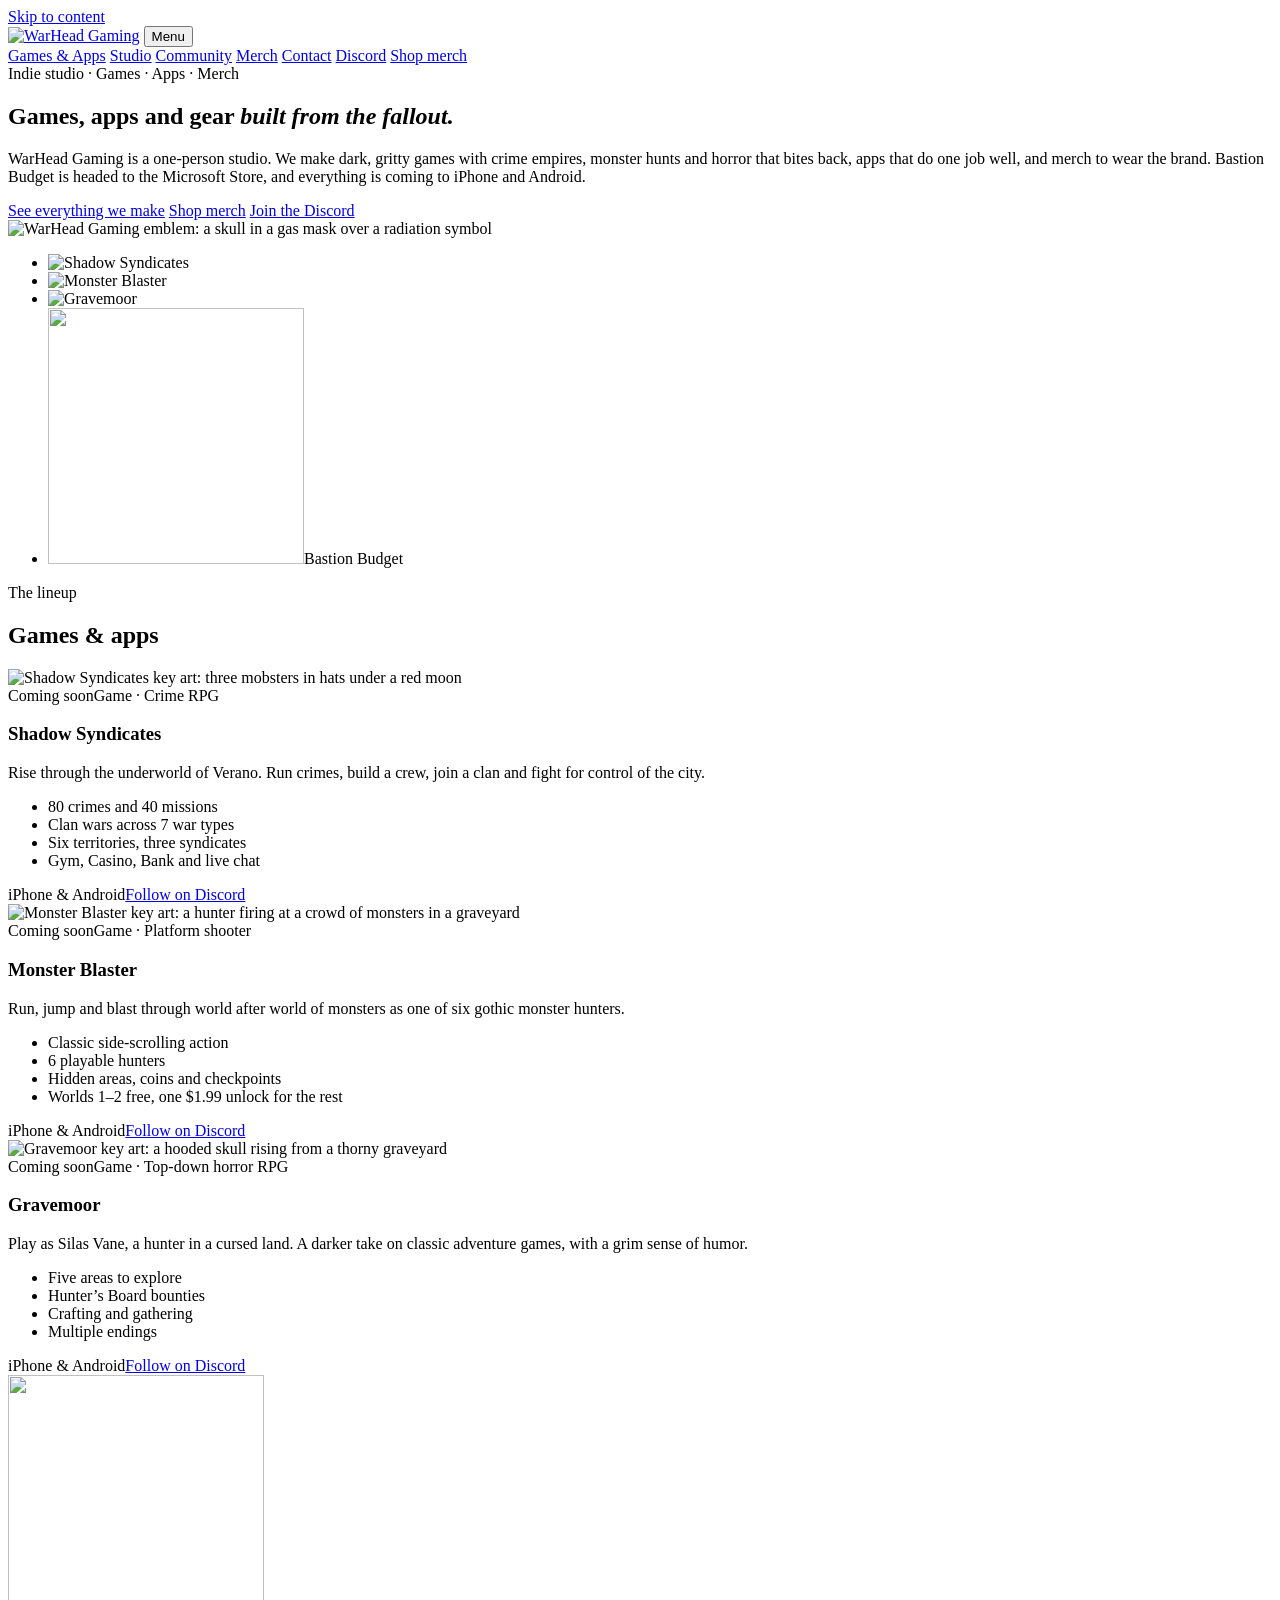
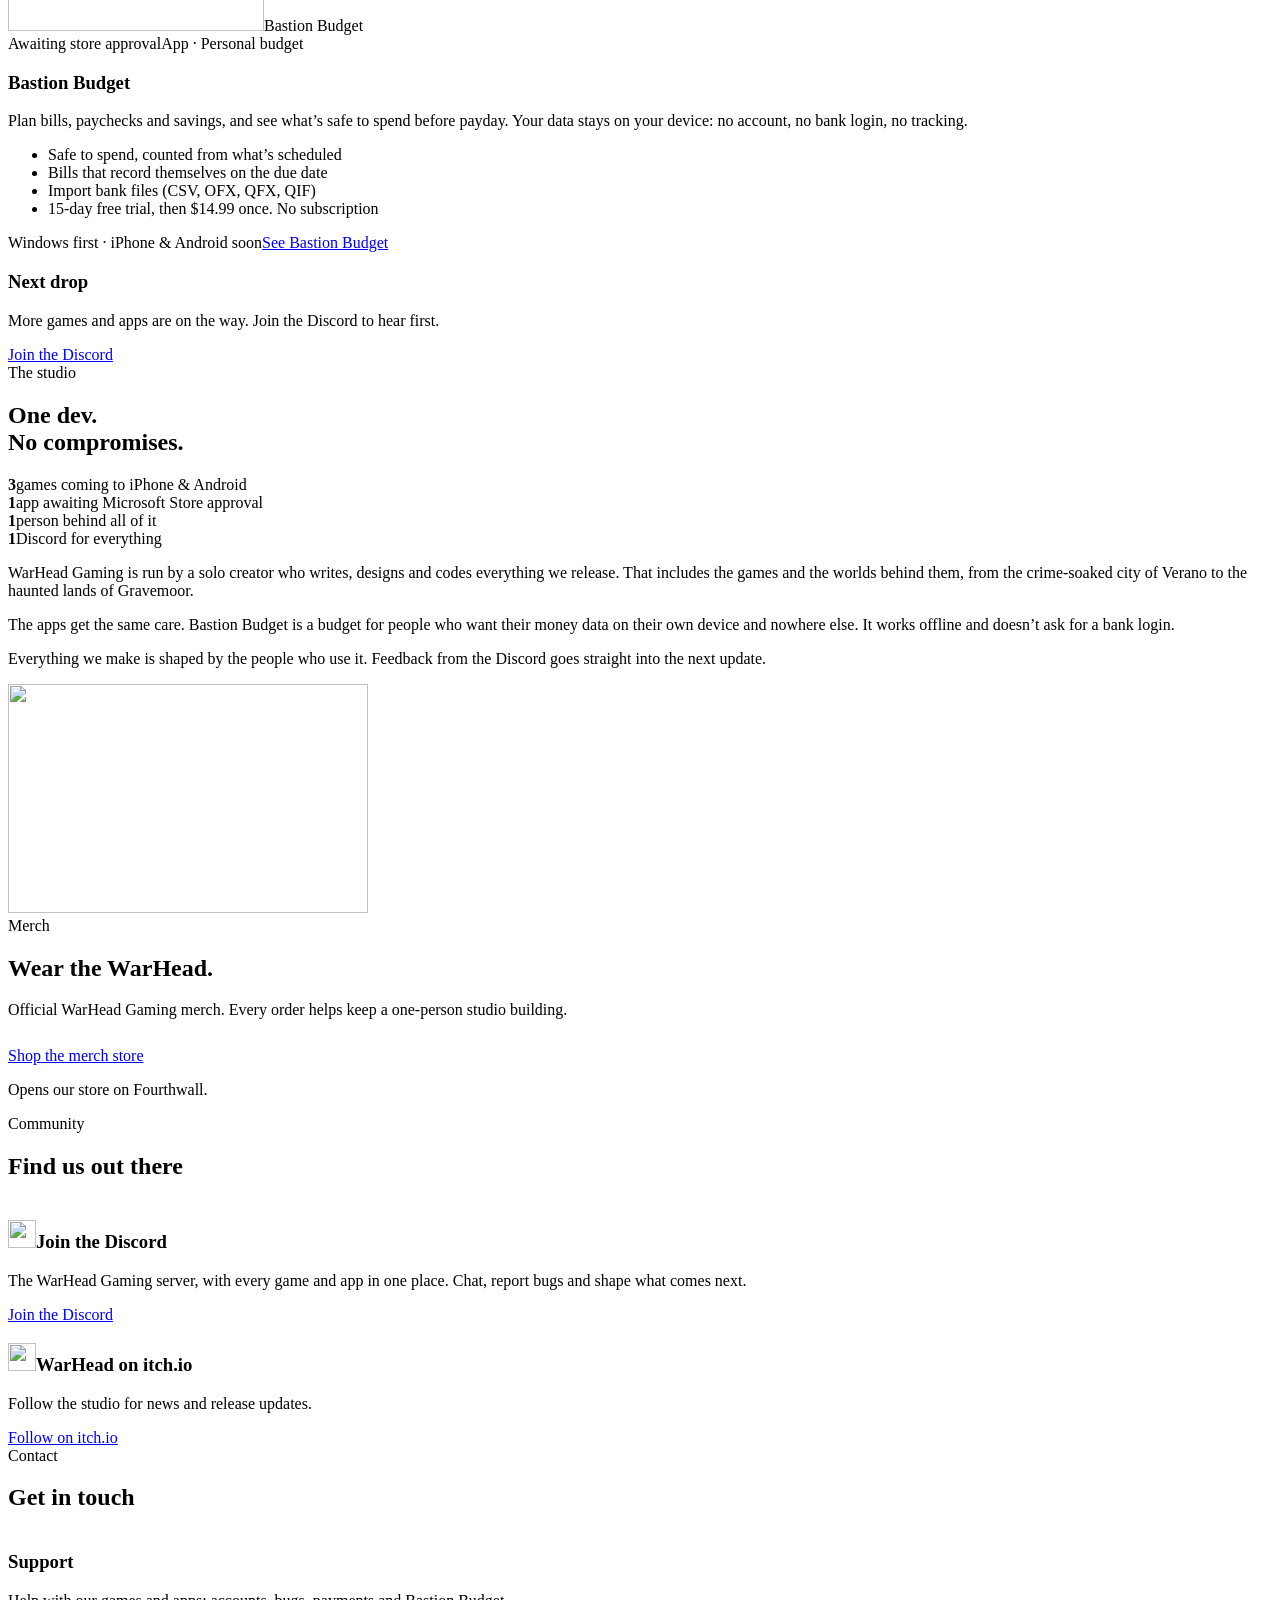
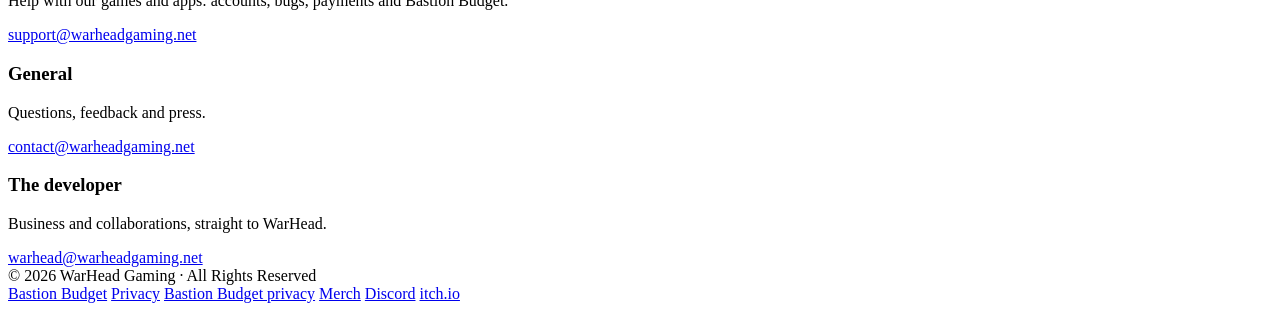
==== index.html @ c91629e7 "Add files via upload" ====
<!doctype html>
<html lang="en">
<head>
<meta charset="utf-8">
<meta name="viewport" content="width=device-width, initial-scale=1, viewport-fit=cover">
<title>WarHead Gaming</title>
<meta name="claude:viewport-fit-sides" content="cover">
<meta name="description" content="WarHead Gaming is a one-person indie studio making dark, gritty games, useful apps and merch, including Shadow Syndicates, Monster Blaster, Gravemoor and Bastion Budget.">
<meta name="theme-color" content="#0E0E10">
<link rel="canonical" href="https://warheadgaming.net/">
<meta property="og:type" content="website">
<meta property="og:title" content="WarHead Gaming">
<meta property="og:description" content="Indie games, apps and merch, built from the fallout.">
<meta property="og:url" content="https://warheadgaming.net/">
<meta property="og:image" content="https://warheadgaming.net/assets/img/og-image.jpg">
<meta name="twitter:card" content="summary_large_image">
<link rel="icon" href="favicon.ico" sizes="any">
<link rel="icon" href="favicon.png" type="image/png">
<link rel="apple-touch-icon" href="apple-touch-icon.png">
<link rel="preload" href="assets/fonts/bebas-neue-latin-400-normal.woff2" as="font" type="font/woff2" crossorigin>
<link rel="stylesheet" href="assets/css/site.css">
</head>
<body>
<a class="skip" href="#main">Skip to content</a>

<header class="site-header">
  <div class="wrap">
    <a class="brand" href="index.html" aria-label="WarHead Gaming home"><img src="assets/img/warhead-wordmark.webp" alt="WarHead Gaming" width="360" height="229"></a>
    <button class="menu-btn" type="button" aria-expanded="false" aria-controls="site-nav">Menu</button>
    <nav class="nav" id="site-nav" aria-label="Main">
      <a href="#lineup-section">Games &amp; Apps</a>
      <a href="#studio">Studio</a>
      <a href="#community">Community</a>
      <a href="#merch">Merch</a>
      <a href="#contact">Contact</a>
      <a href="https://discord.gg/GQj4bkHvJ" rel="noopener">Discord</a>
      <a class="btn btn-red" href="https://warhead-gaming-shop.fourthwall.com" rel="noopener">Shop merch</a>
    </nav>
  </div>
</header>

<main id="main">
  <section class="hero">
    <div class="wrap hero-grid">
      <div>
        <span class="eyebrow">Indie studio · Games · Apps · Merch</span>
        <h1>Games, apps and gear <em>built from the fallout.</em></h1>
        <p class="lead">WarHead Gaming is a one-person studio. We make dark, gritty games with crime empires, monster hunts and horror that bites back, apps that do one job well, and merch to wear the brand. Bastion Budget is headed to the Microsoft Store, and everything is coming to iPhone and Android.</p>
        <div class="btn-row">
          <a class="btn btn-red" href="#lineup-section">See everything we make</a>
          <a class="btn btn-ghost" href="#merch">Shop merch</a>
          <a class="btn btn-ghost" href="https://discord.gg/GQj4bkHvJ" rel="noopener">Join the Discord</a>
        </div>
      </div>
      <img class="hero-emblem" src="assets/img/warhead-emblem.webp" alt="WarHead Gaming emblem: a skull in a gas mask over a radiation symbol" width="560" height="574">
    </div>
  </section>

  <div class="strip" aria-label="Our titles">
    <div class="wrap">
      <ul>
        <li><img src="assets/img/shadow-syndicates-logo.webp" alt="Shadow Syndicates" width="640" height="259" loading="lazy"></li>
        <li><img src="assets/img/monster-blaster-logo.webp" alt="Monster Blaster" width="640" height="320" loading="lazy"></li>
        <li><img src="assets/img/gravemoor-logo.webp" alt="Gravemoor" width="640" height="169" loading="lazy"></li>
        <li class="app-mark"><img src="assets/img/bastion-icon.webp" alt="" width="256" height="256" loading="lazy">Bastion Budget</li>
      </ul>
    </div>
  </div>

  <section class="section" id="lineup-section" aria-labelledby="lineup-title">
    <div class="wrap">
      <div class="section-head">
        <div>
          <span class="eyebrow">The lineup</span>
          <h2 class="section-title" id="lineup-title">Games &amp; apps</h2>
        </div>
        <div class="filters" id="filters"></div>
      </div>

      <!--
        ADD A NEW GAME OR APP: copy one <article class="card"> ... </article> block,
        paste it just above the "Next drop" card, and change the details.
          data-type   = "game" or "app"
          data-status = "out" (Out now), "review" (Awaiting store approval), "soon" (Coming soon), "dev" (In development), "later" (Coming later)
          style="--accent: #......"  = the card's color
        Put the art in assets/img/ (16:9 works best) and match the badge text to data-status.
      -->
      <div class="grid" id="lineup">

        <article class="card" data-type="game" data-status="soon" style="--accent: #FF4A3D">
          <div class="card-art"><img src="assets/img/shadow-syndicates-art.webp" alt="Shadow Syndicates key art: three mobsters in hats under a red moon" width="1200" height="675" loading="lazy"></div>
          <div class="card-body">
            <div class="card-meta"><span class="badge">Coming soon</span><span class="kind">Game · Crime RPG</span></div>
            <h3>Shadow Syndicates</h3>
            <p>Rise through the underworld of Verano. Run crimes, build a crew, join a clan and fight for control of the city.</p>
            <ul class="feats">
              <li>80 crimes and 40 missions</li>
              <li>Clan wars across 7 war types</li>
              <li>Six territories, three syndicates</li>
              <li>Gym, Casino, Bank and live chat</li>
            </ul>
            <div class="card-foot"><span class="platform">iPhone &amp; Android</span><a class="btn" href="https://discord.gg/GQj4bkHvJ" rel="noopener">Follow on Discord</a></div>
          </div>
        </article>

        <article class="card" data-type="game" data-status="soon" style="--accent: #FF9A2E">
          <div class="card-art"><img src="assets/img/monster-blaster-art.webp" alt="Monster Blaster key art: a hunter firing at a crowd of monsters in a graveyard" width="1200" height="675" loading="lazy"></div>
          <div class="card-body">
            <div class="card-meta"><span class="badge">Coming soon</span><span class="kind">Game · Platform shooter</span></div>
            <h3>Monster Blaster</h3>
            <p>Run, jump and blast through world after world of monsters as one of six gothic monster hunters.</p>
            <ul class="feats">
              <li>Classic side-scrolling action</li>
              <li>6 playable hunters</li>
              <li>Hidden areas, coins and checkpoints</li>
              <li>Worlds 1–2 free, one $1.99 unlock for the rest</li>
            </ul>
            <div class="card-foot"><span class="platform">iPhone &amp; Android</span><a class="btn" href="https://discord.gg/GQj4bkHvJ" rel="noopener">Follow on Discord</a></div>
          </div>
        </article>

        <article class="card" data-type="game" data-status="soon" style="--accent: #7FD957">
          <div class="card-art"><img src="assets/img/gravemoor-art.webp" alt="Gravemoor key art: a hooded skull rising from a thorny graveyard" width="1200" height="675" loading="lazy"></div>
          <div class="card-body">
            <div class="card-meta"><span class="badge">Coming soon</span><span class="kind">Game · Top-down horror RPG</span></div>
            <h3>Gravemoor</h3>
            <p>Play as Silas Vane, a hunter in a cursed land. A darker take on classic adventure games, with a grim sense of humor.</p>
            <ul class="feats">
              <li>Five areas to explore</li>
              <li>Hunter’s Board bounties</li>
              <li>Crafting and gathering</li>
              <li>Multiple endings</li>
            </ul>
            <div class="card-foot"><span class="platform">iPhone &amp; Android</span><a class="btn" href="https://discord.gg/GQj4bkHvJ" rel="noopener">Follow on Discord</a></div>
          </div>
        </article>

        <article class="card" data-type="app" data-status="review" style="--accent: #2FC79F">
          <div class="card-art icon-art"><img src="assets/img/bastion-icon.webp" alt="" width="256" height="256" loading="lazy"><span>Bastion Budget</span></div>
          <div class="card-body">
            <div class="card-meta"><span class="badge">Awaiting store approval</span><span class="kind">App · Personal budget</span></div>
            <h3>Bastion Budget</h3>
            <p>Plan bills, paychecks and savings, and see what’s safe to spend before payday. Your data stays on your device: no account, no bank login, no tracking.</p>
            <ul class="feats">
              <li>Safe to spend, counted from what’s scheduled</li>
              <li>Bills that record themselves on the due date</li>
              <li>Import bank files (CSV, OFX, QFX, QIF)</li>
              <li>15-day free trial, then $14.99 once. No subscription</li>
            </ul>
            <div class="card-foot"><span class="platform">Windows first · iPhone &amp; Android soon</span><a class="btn" href="bastion-budget.html">See Bastion Budget</a></div>
          </div>
        </article>

        <article class="card slot">
          <h3>Next drop</h3>
          <p>More games and apps are on the way. Join the Discord to hear first.</p>
          <a class="btn btn-ghost" href="https://discord.gg/GQj4bkHvJ" rel="noopener">Join the Discord</a>
        </article>
      </div>
      <p class="empty" id="lineup-empty" hidden>Nothing matches those filters yet. Try “Everything”.</p>
    </div>
  </section>

  <section class="section alt" id="studio" aria-labelledby="studio-title">
    <div class="wrap studio">
      <div>
        <span class="eyebrow">The studio</span>
        <h2 class="section-title" id="studio-title">One dev.<br>No compromises.</h2>
        <div class="facts">
          <div><b>3</b><span>games coming to iPhone &amp; Android</span></div>
          <div><b>1</b><span>app awaiting Microsoft Store approval</span></div>
          <div><b>1</b><span>person behind all of it</span></div>
          <div><b>1</b><span>Discord for everything</span></div>
        </div>
      </div>
      <div class="copy">
        <p>WarHead Gaming is run by a solo creator who writes, designs and codes everything we release. That includes the games and the worlds behind them, from the crime-soaked city of Verano to the haunted lands of Gravemoor.</p>
        <p>The apps get the same care. Bastion Budget is a budget for people who want their money data on their own device and nowhere else. It works offline and doesn’t ask for a bank login.</p>
        <p>Everything we make is shaped by the people who use it. Feedback from the Discord goes straight into the next update.</p>
      </div>
    </div>
  </section>

  <section class="section merch" id="merch" aria-labelledby="merch-title">
    <div class="wrap merch-grid">
      <img src="assets/img/warhead-wordmark.webp" alt="" width="360" height="229" loading="lazy">
      <div>
        <span class="eyebrow">Merch</span>
        <h2 class="section-title" id="merch-title">Wear the WarHead.</h2>
        <p class="lead" style="margin-top:16px">Official WarHead Gaming merch. Every order helps keep a one-person studio building.</p>
        <div class="btn-row" style="margin-top:28px"><a class="btn btn-red" href="https://warhead-gaming-shop.fourthwall.com" rel="noopener">Shop the merch store</a></div>
        <p class="note">Opens our store on Fourthwall.</p>
      </div>
    </div>
  </section>

  <section class="section alt" id="community" aria-labelledby="community-title">
    <div class="wrap">
      <span class="eyebrow">Community</span>
      <h2 class="section-title" id="community-title" style="margin-bottom:40px">Find us out there</h2>
      <div class="tiles">
        <div class="tile">
          <h3><img src="assets/img/discord.svg" alt="" width="28" height="28">Join the Discord</h3>
          <p>The WarHead Gaming server, with every game and app in one place. Chat, report bugs and shape what comes next.</p>
          <a class="btn btn-red" href="https://discord.gg/GQj4bkHvJ" rel="noopener">Join the Discord</a>
        </div>
        <div class="tile">
          <h3><img src="assets/img/itchio.svg" alt="" width="28" height="28">WarHead on itch.io</h3>
          <p>Follow the studio for news and release updates.</p>
          <a class="btn btn-ghost" href="https://warheadgaming.itch.io/" rel="noopener">Follow on itch.io</a>
        </div>
      </div>
    </div>
  </section>

  <section class="section" id="contact" aria-labelledby="contact-title">
    <div class="wrap">
      <span class="eyebrow">Contact</span>
      <h2 class="section-title" id="contact-title" style="margin-bottom:40px">Get in touch</h2>
      <div class="tiles">
        <div class="tile">
          <h3>Support</h3>
          <p>Help with our games and apps: accounts, bugs, payments and Bastion Budget.</p>
          <a class="email" href="mailto:support@warheadgaming.net">support@warheadgaming.net</a>
          <button class="copy-btn" type="button" data-copy="support@warheadgaming.net" hidden>Copy address</button>
        </div>
        <div class="tile">
          <h3>General</h3>
          <p>Questions, feedback and press.</p>
          <a class="email" href="mailto:contact@warheadgaming.net">contact@warheadgaming.net</a>
          <button class="copy-btn" type="button" data-copy="contact@warheadgaming.net" hidden>Copy address</button>
        </div>
        <div class="tile">
          <h3>The developer</h3>
          <p>Business and collaborations, straight to WarHead.</p>
          <a class="email" href="mailto:warhead@warheadgaming.net">warhead@warheadgaming.net</a>
          <button class="copy-btn" type="button" data-copy="warhead@warheadgaming.net" hidden>Copy address</button>
        </div>
      </div>
    </div>
  </section>
</main>

<footer class="site-footer">
  <div class="wrap">
    <span>© 2026 WarHead Gaming · All Rights Reserved</span>
    <nav aria-label="Footer">
      <a href="bastion-budget.html">Bastion Budget</a>
      <a href="privacy.html">Privacy</a>
      <a href="bastion-budget-privacy.html">Bastion Budget privacy</a>
      <a href="https://warhead-gaming-shop.fourthwall.com" rel="noopener">Merch</a>
      <a href="https://discord.gg/GQj4bkHvJ" rel="noopener">Discord</a>
      <a href="https://warheadgaming.itch.io/" rel="noopener">itch.io</a>
    </nav>
  </div>
</footer>
<script src="assets/js/site.js"></script>
</body>
</html>
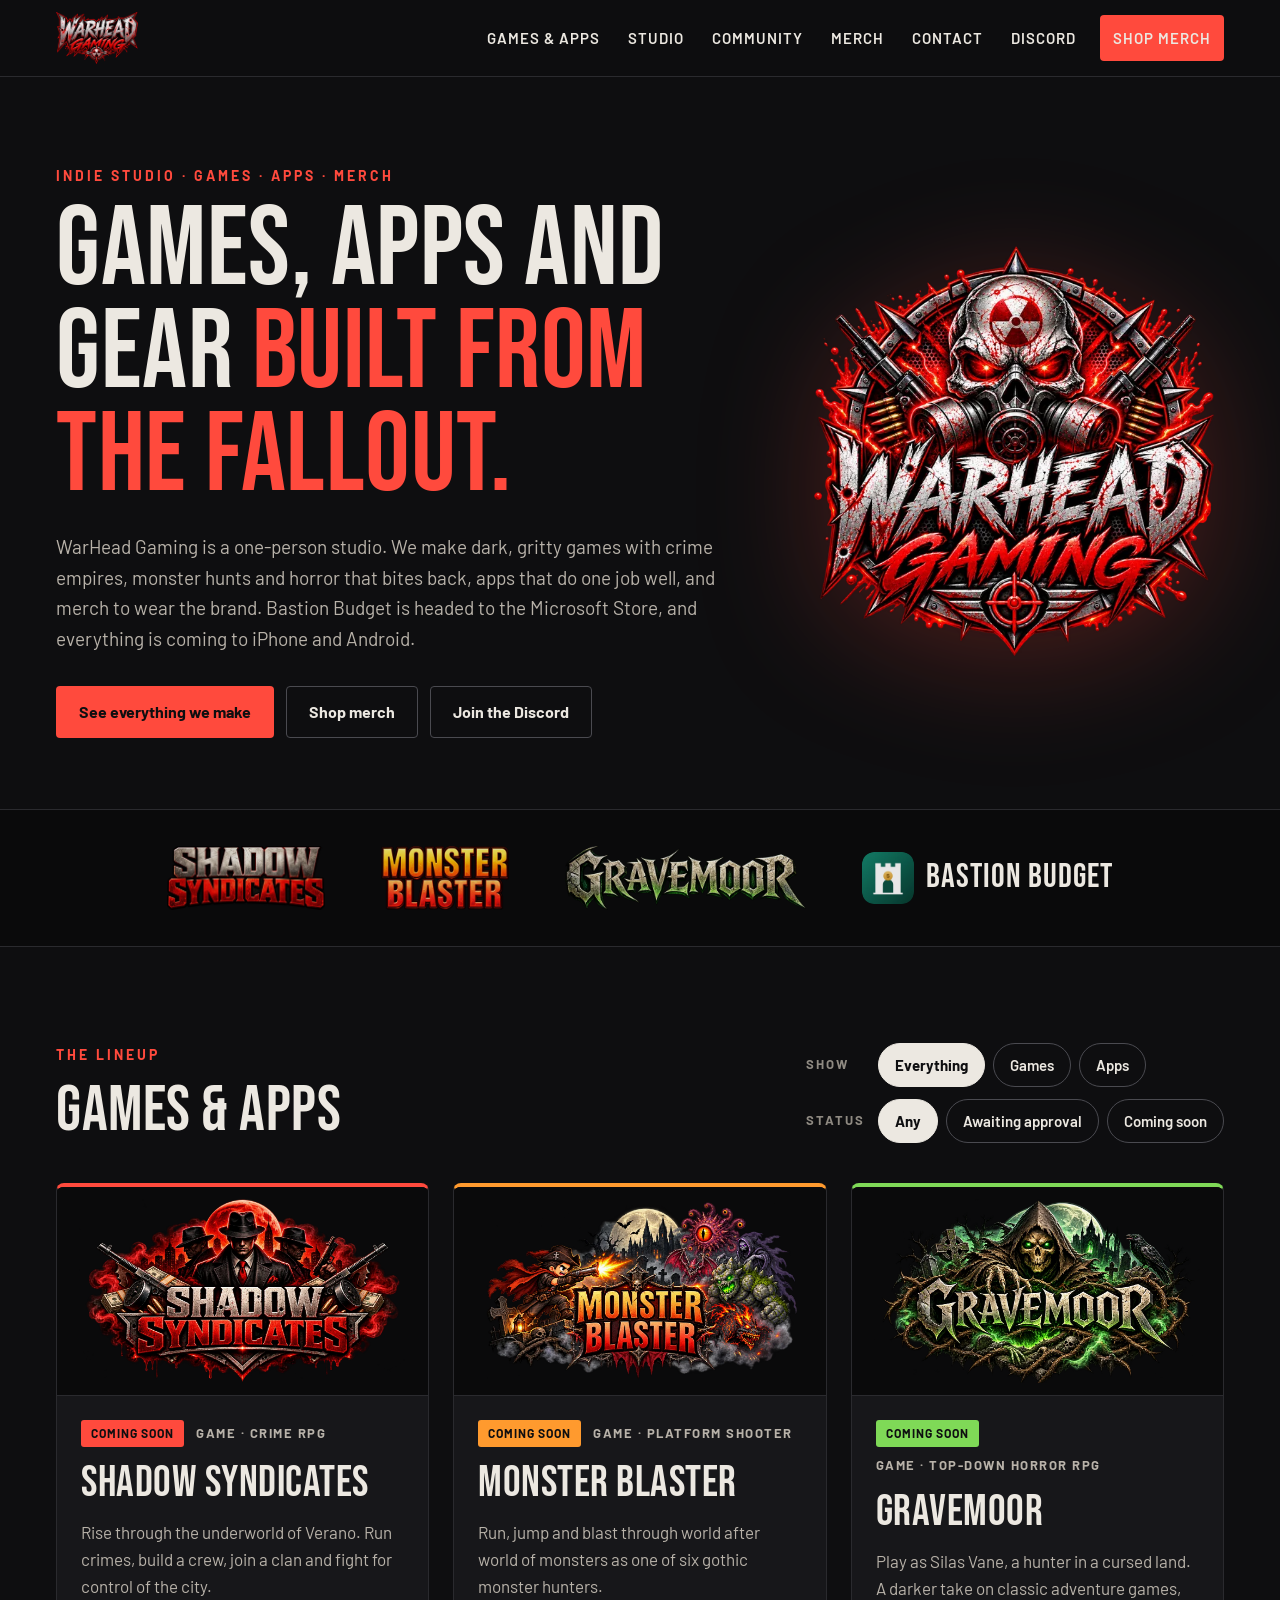
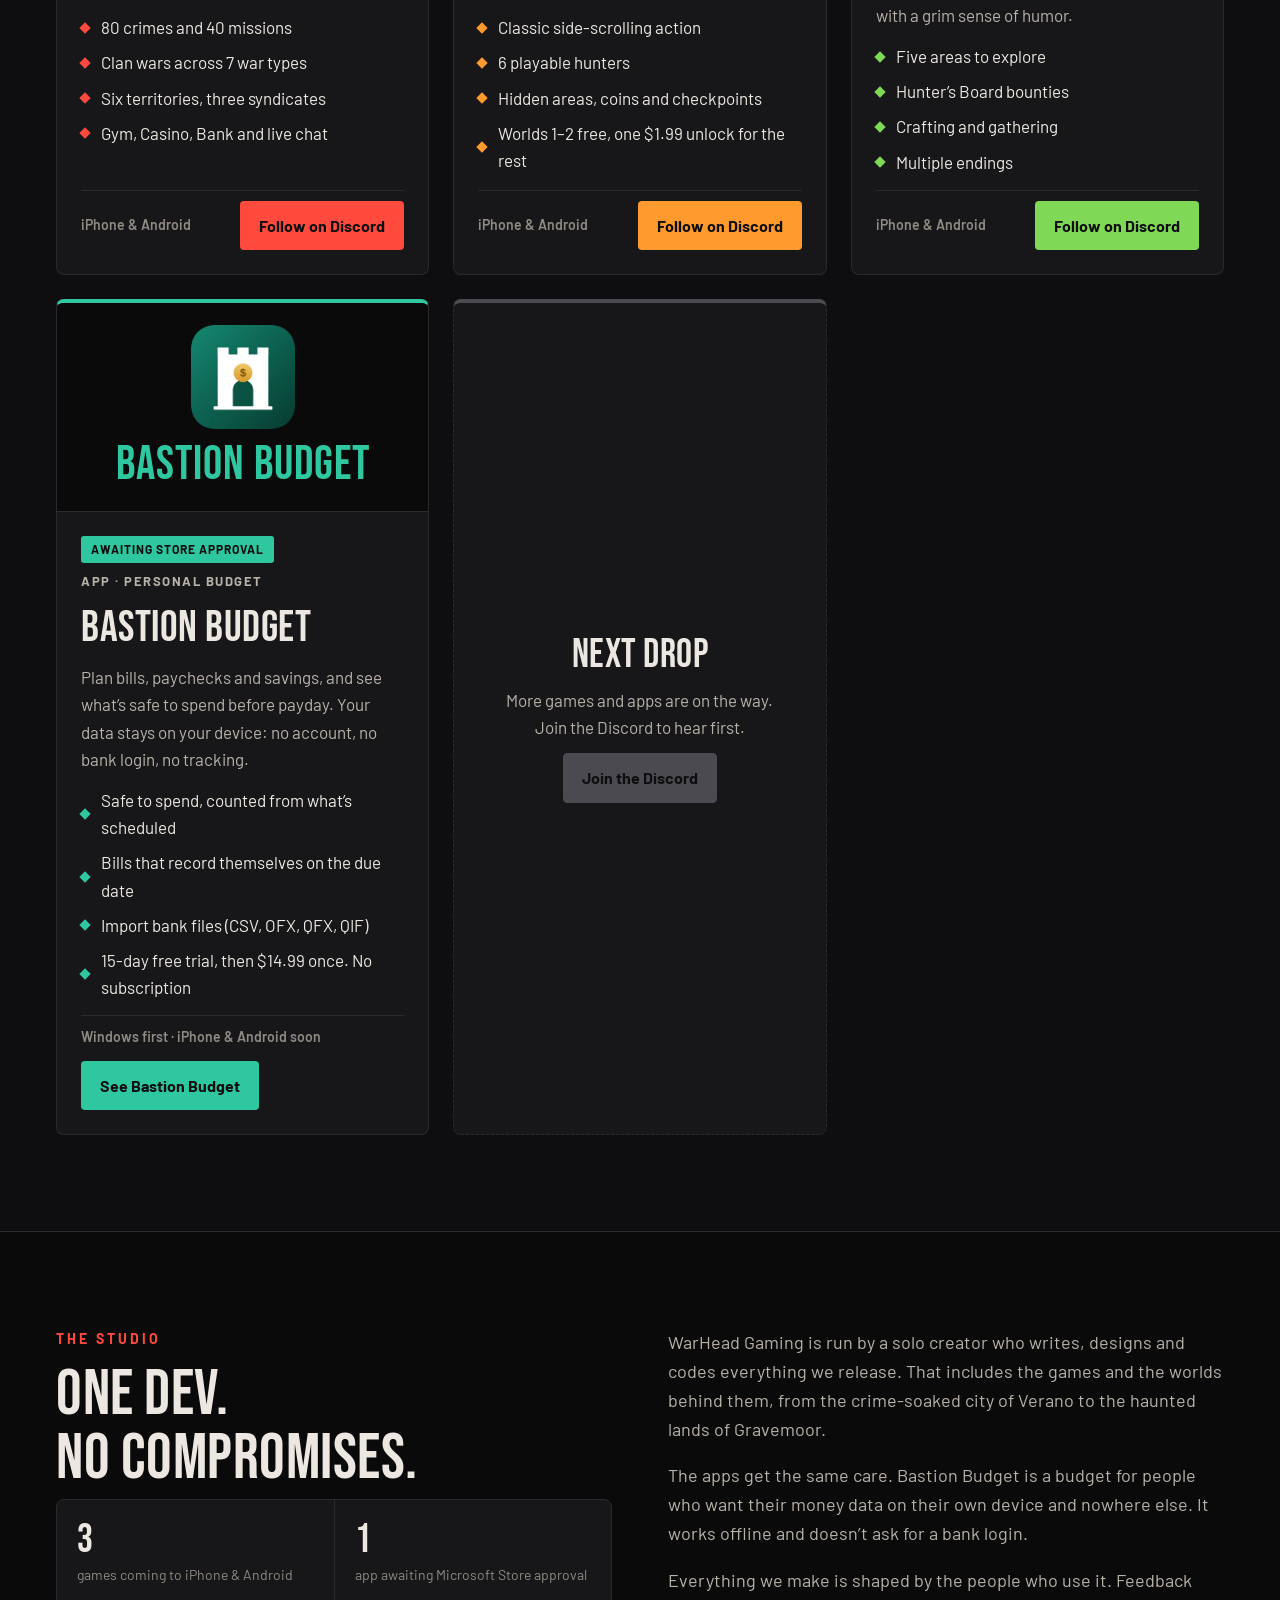
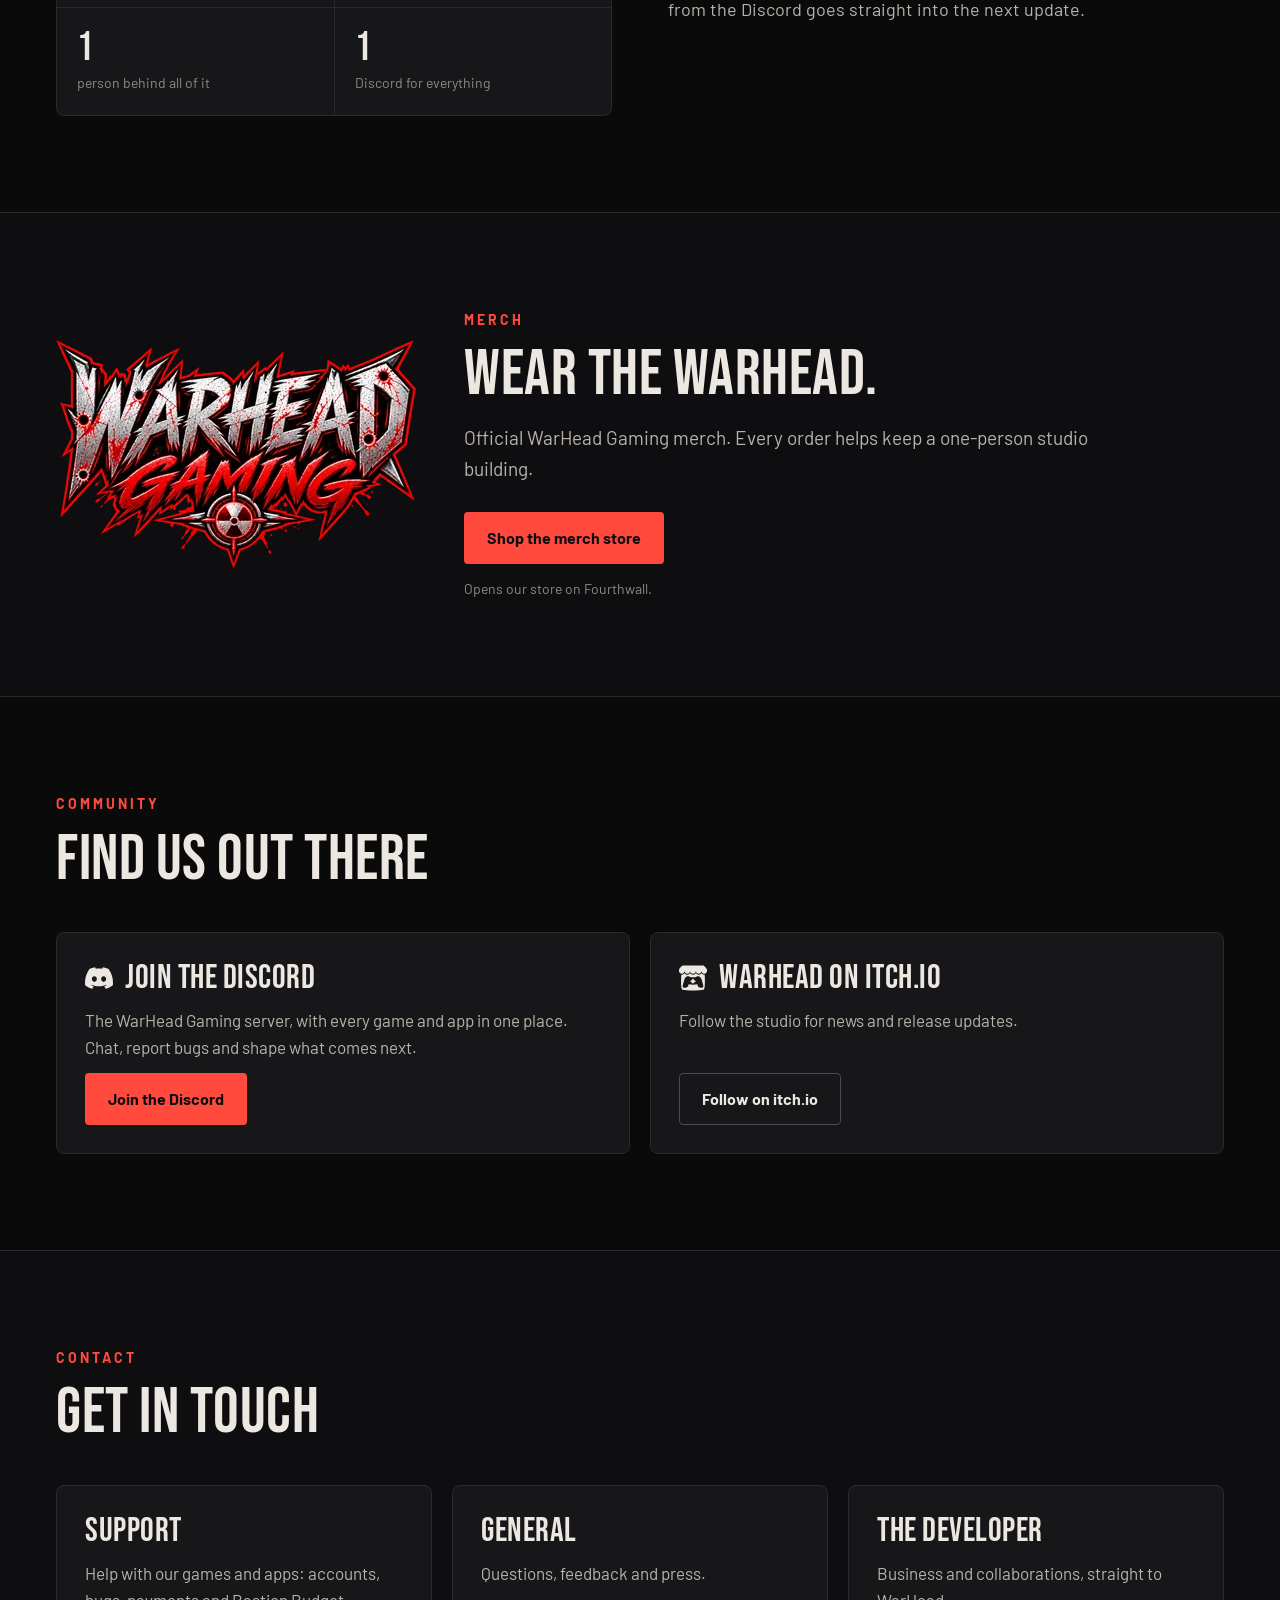
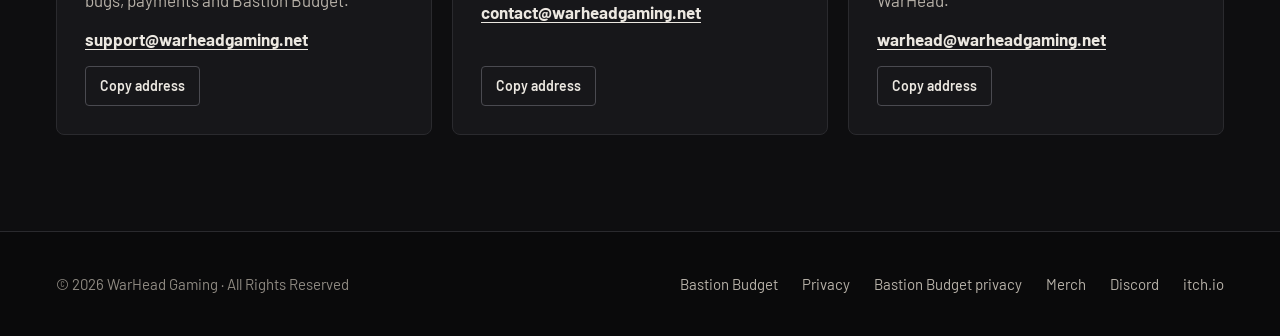
==== commit 260b2e92: "Add files via upload" ====
--- a/index.html
+++ b/index.html
@@ -12,20 +12,20 @@
 <meta property="og:title" content="WarHead Gaming">
 <meta property="og:description" content="Indie games, apps and merch, built from the fallout.">
 <meta property="og:url" content="https://warheadgaming.net/">
-<meta property="og:image" content="https://warheadgaming.net/assets/img/og-image.jpg">
+<meta property="og:image" content="https://warheadgaming.net/og-image.jpg">
 <meta name="twitter:card" content="summary_large_image">
 <link rel="icon" href="favicon.ico" sizes="any">
 <link rel="icon" href="favicon.png" type="image/png">
 <link rel="apple-touch-icon" href="apple-touch-icon.png">
-<link rel="preload" href="assets/fonts/bebas-neue-latin-400-normal.woff2" as="font" type="font/woff2" crossorigin>
-<link rel="stylesheet" href="assets/css/site.css">
+<link rel="preload" href="bebas-neue-latin-400-normal.woff2" as="font" type="font/woff2" crossorigin>
+<link rel="stylesheet" href="site.css">
 </head>
 <body>
 <a class="skip" href="#main">Skip to content</a>
 
 <header class="site-header">
   <div class="wrap">
-    <a class="brand" href="index.html" aria-label="WarHead Gaming home"><img src="assets/img/warhead-wordmark.webp" alt="WarHead Gaming" width="360" height="229"></a>
+    <a class="brand" href="index.html" aria-label="WarHead Gaming home"><img src="warhead-wordmark.webp" alt="WarHead Gaming" width="360" height="229"></a>
     <button class="menu-btn" type="button" aria-expanded="false" aria-controls="site-nav">Menu</button>
     <nav class="nav" id="site-nav" aria-label="Main">
       <a href="#lineup-section">Games &amp; Apps</a>
@@ -52,17 +52,17 @@
           <a class="btn btn-ghost" href="https://discord.gg/GQj4bkHvJ" rel="noopener">Join the Discord</a>
         </div>
       </div>
-      <img class="hero-emblem" src="assets/img/warhead-emblem.webp" alt="WarHead Gaming emblem: a skull in a gas mask over a radiation symbol" width="560" height="574">
+      <img class="hero-emblem" src="warhead-emblem.webp" alt="WarHead Gaming emblem: a skull in a gas mask over a radiation symbol" width="560" height="574">
     </div>
   </section>
 
   <div class="strip" aria-label="Our titles">
     <div class="wrap">
       <ul>
-        <li><img src="assets/img/shadow-syndicates-logo.webp" alt="Shadow Syndicates" width="640" height="259" loading="lazy"></li>
-        <li><img src="assets/img/monster-blaster-logo.webp" alt="Monster Blaster" width="640" height="320" loading="lazy"></li>
-        <li><img src="assets/img/gravemoor-logo.webp" alt="Gravemoor" width="640" height="169" loading="lazy"></li>
-        <li class="app-mark"><img src="assets/img/bastion-icon.webp" alt="" width="256" height="256" loading="lazy">Bastion Budget</li>
+        <li><img src="shadow-syndicates-logo.webp" alt="Shadow Syndicates" width="640" height="259" loading="lazy"></li>
+        <li><img src="monster-blaster-logo.webp" alt="Monster Blaster" width="640" height="320" loading="lazy"></li>
+        <li><img src="gravemoor-logo.webp" alt="Gravemoor" width="640" height="169" loading="lazy"></li>
+        <li class="app-mark"><img src="bastion-icon.webp" alt="" width="256" height="256" loading="lazy">Bastion Budget</li>
       </ul>
     </div>
   </div>
@@ -83,12 +83,12 @@
           data-type   = "game" or "app"
           data-status = "out" (Out now), "review" (Awaiting store approval), "soon" (Coming soon), "dev" (In development), "later" (Coming later)
           style="--accent: #......"  = the card's color
-        Put the art in assets/img/ (16:9 works best) and match the badge text to data-status.
+        Upload the art next to the other images (16:9 works best) and match the badge text to data-status.
       -->
       <div class="grid" id="lineup">
 
         <article class="card" data-type="game" data-status="soon" style="--accent: #FF4A3D">
-          <div class="card-art"><img src="assets/img/shadow-syndicates-art.webp" alt="Shadow Syndicates key art: three mobsters in hats under a red moon" width="1200" height="675" loading="lazy"></div>
+          <div class="card-art"><img src="shadow-syndicates-art.webp" alt="Shadow Syndicates key art: three mobsters in hats under a red moon" width="1200" height="675" loading="lazy"></div>
           <div class="card-body">
             <div class="card-meta"><span class="badge">Coming soon</span><span class="kind">Game · Crime RPG</span></div>
             <h3>Shadow Syndicates</h3>
@@ -104,7 +104,7 @@
         </article>
 
         <article class="card" data-type="game" data-status="soon" style="--accent: #FF9A2E">
-          <div class="card-art"><img src="assets/img/monster-blaster-art.webp" alt="Monster Blaster key art: a hunter firing at a crowd of monsters in a graveyard" width="1200" height="675" loading="lazy"></div>
+          <div class="card-art"><img src="monster-blaster-art.webp" alt="Monster Blaster key art: a hunter firing at a crowd of monsters in a graveyard" width="1200" height="675" loading="lazy"></div>
           <div class="card-body">
             <div class="card-meta"><span class="badge">Coming soon</span><span class="kind">Game · Platform shooter</span></div>
             <h3>Monster Blaster</h3>
@@ -120,7 +120,7 @@
         </article>
 
         <article class="card" data-type="game" data-status="soon" style="--accent: #7FD957">
-          <div class="card-art"><img src="assets/img/gravemoor-art.webp" alt="Gravemoor key art: a hooded skull rising from a thorny graveyard" width="1200" height="675" loading="lazy"></div>
+          <div class="card-art"><img src="gravemoor-art.webp" alt="Gravemoor key art: a hooded skull rising from a thorny graveyard" width="1200" height="675" loading="lazy"></div>
           <div class="card-body">
             <div class="card-meta"><span class="badge">Coming soon</span><span class="kind">Game · Top-down horror RPG</span></div>
             <h3>Gravemoor</h3>
@@ -136,7 +136,7 @@
         </article>
 
         <article class="card" data-type="app" data-status="review" style="--accent: #2FC79F">
-          <div class="card-art icon-art"><img src="assets/img/bastion-icon.webp" alt="" width="256" height="256" loading="lazy"><span>Bastion Budget</span></div>
+          <div class="card-art icon-art"><img src="bastion-icon.webp" alt="" width="256" height="256" loading="lazy"><span>Bastion Budget</span></div>
           <div class="card-body">
             <div class="card-meta"><span class="badge">Awaiting store approval</span><span class="kind">App · Personal budget</span></div>
             <h3>Bastion Budget</h3>
@@ -183,7 +183,7 @@
 
   <section class="section merch" id="merch" aria-labelledby="merch-title">
     <div class="wrap merch-grid">
-      <img src="assets/img/warhead-wordmark.webp" alt="" width="360" height="229" loading="lazy">
+      <img src="warhead-wordmark.webp" alt="" width="360" height="229" loading="lazy">
       <div>
         <span class="eyebrow">Merch</span>
         <h2 class="section-title" id="merch-title">Wear the WarHead.</h2>
@@ -200,12 +200,12 @@
       <h2 class="section-title" id="community-title" style="margin-bottom:40px">Find us out there</h2>
       <div class="tiles">
         <div class="tile">
-          <h3><img src="assets/img/discord.svg" alt="" width="28" height="28">Join the Discord</h3>
+          <h3><img src="discord.svg" alt="" width="28" height="28">Join the Discord</h3>
           <p>The WarHead Gaming server, with every game and app in one place. Chat, report bugs and shape what comes next.</p>
           <a class="btn btn-red" href="https://discord.gg/GQj4bkHvJ" rel="noopener">Join the Discord</a>
         </div>
         <div class="tile">
-          <h3><img src="assets/img/itchio.svg" alt="" width="28" height="28">WarHead on itch.io</h3>
+          <h3><img src="itchio.svg" alt="" width="28" height="28">WarHead on itch.io</h3>
           <p>Follow the studio for news and release updates.</p>
           <a class="btn btn-ghost" href="https://warheadgaming.itch.io/" rel="noopener">Follow on itch.io</a>
         </div>
@@ -254,6 +254,6 @@
     </nav>
   </div>
 </footer>
-<script src="assets/js/site.js"></script>
+<script src="site.js"></script>
 </body>
 </html>
--- a/site.css
+++ b/site.css
@@ -0,0 +1,229 @@
+/* WarHead Gaming — shared styles for every page.
+   Layout: one dark page, content in a 1200px column; sections alternate
+   between the base and the deeper "alt" background. */
+
+@font-face { font-family: 'Bebas Neue'; src: url('bebas-neue-latin-400-normal.woff2') format('woff2'); font-weight: 400; font-display: swap; }
+@font-face { font-family: 'Barlow'; src: url('barlow-latin-400-normal.woff2') format('woff2'); font-weight: 400; font-display: swap; }
+@font-face { font-family: 'Barlow'; src: url('barlow-latin-400-italic.woff2') format('woff2'); font-weight: 400; font-style: italic; font-display: swap; }
+@font-face { font-family: 'Barlow'; src: url('barlow-latin-500-normal.woff2') format('woff2'); font-weight: 500; font-display: swap; }
+@font-face { font-family: 'Barlow'; src: url('barlow-latin-600-normal.woff2') format('woff2'); font-weight: 600; font-display: swap; }
+@font-face { font-family: 'Barlow'; src: url('barlow-latin-700-normal.woff2') format('woff2'); font-weight: 700; font-display: swap; }
+
+:root {
+  color-scheme: dark;
+  --bg: #0E0E10;
+  --bg-alt: #0A0A0B;
+  --card: #17171A;
+  --line: #2A2A2E;
+  --line-strong: #4A4A50;
+  --text: #ECE8E1;
+  --muted: #B8B2A9;
+  --faint: #8F8A82;
+  --red: #FF4A3D;
+  --red-hover: #FF7A70;
+  --ink: #0E0E10;          /* text on bright buttons and badges */
+  --display: 'Bebas Neue', Impact, 'Arial Narrow', sans-serif;
+  --body: 'Barlow', 'Segoe UI', Roboto, Arial, sans-serif;
+  --wrap: 1200px;
+  --gutter-l: max(16px, env(safe-area-inset-left, 0px));
+  --gutter-r: max(16px, env(safe-area-inset-right, 0px));
+}
+
+*, *::before, *::after { box-sizing: border-box; }
+html { scroll-behavior: smooth; -webkit-text-size-adjust: 100%; }
+@media (prefers-reduced-motion: reduce) { html { scroll-behavior: auto; } * { transition: none !important; animation: none !important; } }
+body { margin: 0; background: var(--bg); color: var(--text); font-family: var(--body); font-size: 17px; line-height: 1.6; }
+img { max-width: 100%; height: auto; display: block; }
+a { color: var(--red); text-underline-offset: 3px; }
+a:hover { color: var(--red-hover); }
+:focus-visible { outline: 3px solid var(--red-hover); outline-offset: 3px; border-radius: 3px; }
+h1, h2, h3 { font-family: var(--display); font-weight: 400; line-height: 1; letter-spacing: .5px; margin: 0; text-wrap: balance; }
+p { margin: 0; }
+
+.wrap { max-width: var(--wrap); margin: 0 auto; padding-left: var(--gutter-l); padding-right: var(--gutter-r); }
+.section { padding-block: 96px; }
+.section.alt { background: var(--bg-alt); border-block: 1px solid var(--line); }
+.eyebrow { display: block; color: var(--red); font-weight: 700; font-size: 14px; letter-spacing: 3px; text-transform: uppercase; margin-bottom: 12px; }
+.section-title { font-size: clamp(44px, 6vw, 64px); }
+.section-head { display: flex; flex-wrap: wrap; gap: 24px; align-items: end; justify-content: space-between; margin-bottom: 40px; }
+.lead { color: var(--muted); font-size: 19px; max-width: 62ch; }
+.skip { position: absolute; left: -9999px; top: 8px; background: var(--text); color: var(--ink); padding: 10px 14px; z-index: 100; font-weight: 700; }
+.skip:focus { left: 16px; }
+
+/* ── Header ── */
+body::before { content: ""; position: fixed; inset: 0 0 auto; height: env(safe-area-inset-top, 0px); z-index: 60; background: var(--bg); }
+.site-header { position: sticky; top: env(safe-area-inset-top, 0px); z-index: 50; background: rgba(14, 14, 16, .92); backdrop-filter: blur(10px); border-bottom: 1px solid var(--line); }
+.site-header .wrap { display: flex; align-items: center; gap: 24px; min-height: 76px; }
+.brand { display: flex; align-items: center; flex: none; }
+.brand img { height: 52px; width: auto; }
+.nav { display: flex; align-items: center; gap: 4px; margin-left: auto; }
+.nav a { color: var(--text); text-decoration: none; font-weight: 600; font-size: 15px; letter-spacing: 1px; text-transform: uppercase; padding: 10px 12px; border-radius: 4px; }
+.nav a:hover, .nav a[aria-current="page"] { color: var(--red-hover); }
+.nav .btn { margin-left: 8px; }
+.menu-btn { display: none; margin-left: auto; background: none; border: 1px solid var(--line-strong); color: var(--text); font: inherit; font-weight: 700; font-size: 14px; letter-spacing: 1px; text-transform: uppercase; padding: 10px 14px; border-radius: 4px; cursor: pointer; min-height: 44px; }
+@media (max-width: 860px) {
+  .menu-btn { display: block; }
+  .nav { display: none; position: absolute; top: 100%; left: 0; right: 0; flex-direction: column; align-items: stretch; gap: 0; background: var(--bg); border-bottom: 1px solid var(--line); padding: 8px var(--gutter-r) 16px var(--gutter-l); }
+  .nav.open { display: flex; }
+  .nav a { padding: 14px 4px; border-bottom: 1px solid var(--line); }
+  .nav .btn { margin: 12px 0 0; text-align: center; }
+}
+
+/* ── Buttons ── */
+.btn { display: inline-flex; align-items: center; justify-content: center; gap: 10px; font-family: var(--body); font-weight: 700; font-size: 16px; text-decoration: none; padding: 12px 22px; border-radius: 4px; min-height: 46px; border: 1px solid transparent; cursor: pointer; transition: background .15s, color .15s, border-color .15s; }
+.btn img { width: 20px; height: 20px; }
+.btn-red { background: var(--red); color: var(--ink); }
+.btn-red:hover { background: var(--red-hover); color: var(--ink); }
+.btn-ghost { background: transparent; color: var(--text); border-color: var(--line-strong); }
+.btn-ghost:hover { border-color: var(--text); color: var(--text); }
+.btn-row { display: flex; flex-wrap: wrap; gap: 12px; }
+
+/* ── Hero ── */
+.hero { position: relative; overflow: hidden; padding-block: 88px 72px; }
+.hero::after { content: ""; position: absolute; inset: auto 0 0; height: 1px; background: var(--line); }
+.hero-grid { display: grid; grid-template-columns: minmax(0, 1.25fr) minmax(0, .75fr); gap: 48px; align-items: center; }
+.hero h1 { font-size: clamp(60px, 9vw, 112px); line-height: .92; }
+.hero h1 em { font-style: normal; color: var(--red); }
+.hero .lead { margin-top: 24px; }
+.hero .btn-row { margin-top: 32px; }
+.hero-emblem { justify-self: center; width: min(100%, 400px); filter: drop-shadow(0 20px 60px rgba(255, 74, 61, .25)); }
+@media (max-width: 860px) { .hero-grid { grid-template-columns: 1fr; } .hero-emblem { width: min(70%, 300px); order: -1; } .hero { padding-block: 48px 56px; } }
+
+/* ── Logo strip ── */
+.strip { padding-block: 36px; border-bottom: 1px solid var(--line); background: var(--bg-alt); }
+.strip ul { list-style: none; margin: 0; padding: 0; display: flex; flex-wrap: wrap; align-items: center; justify-content: center; gap: 28px 56px; }
+.strip img { height: 64px; width: auto; opacity: .9; }
+.strip .app-mark { display: flex; align-items: center; gap: 12px; font-family: var(--display); font-size: 34px; letter-spacing: 1px; color: var(--text); }
+.strip .app-mark img { height: 52px; border-radius: 12px; }
+
+/* ── Filters ── */
+.filters { display: flex; flex-direction: column; gap: 12px; }
+.chip-row { display: flex; flex-wrap: wrap; gap: 8px; align-items: center; }
+.chip-row .label { color: var(--faint); font-size: 13px; font-weight: 700; letter-spacing: 2px; text-transform: uppercase; min-width: 64px; }
+.chip { background: transparent; color: var(--text); border: 1px solid var(--line-strong); font: inherit; font-weight: 600; font-size: 15px; padding: 9px 16px; border-radius: 999px; cursor: pointer; min-height: 44px; }
+.chip:hover { border-color: var(--text); }
+.chip[aria-pressed="true"] { background: var(--text); color: var(--ink); border-color: var(--text); font-weight: 700; }
+
+/* ── Product cards ── */
+.grid { display: grid; grid-template-columns: repeat(auto-fill, minmax(min(100%, 340px), 1fr)); gap: 24px; }
+.card { --accent: var(--red); background: var(--card); border: 1px solid var(--line); border-top: 4px solid var(--accent); border-radius: 8px; overflow: hidden; display: flex; flex-direction: column; }
+.card-art { aspect-ratio: 16 / 9; background: var(--bg-alt); border-bottom: 1px solid var(--line); display: flex; align-items: center; justify-content: center; overflow: hidden; }
+.card-art img { width: 100%; height: 100%; object-fit: contain; padding: 12px; }
+.card-art.shot img { object-fit: cover; object-position: left top; padding: 0; }
+.card-body { padding: 24px; display: flex; flex-direction: column; gap: 14px; flex: 1; }
+.card-meta { display: flex; flex-wrap: wrap; align-items: center; gap: 8px 12px; }
+.badge { background: var(--accent); color: var(--ink); font-weight: 700; font-size: 12px; letter-spacing: 1px; text-transform: uppercase; padding: 4px 10px; border-radius: 3px; }
+.kind { color: var(--muted); font-size: 13px; font-weight: 700; letter-spacing: 1.5px; text-transform: uppercase; }
+.card h3 { font-size: 44px; }
+.card p { color: var(--muted); }
+.feats { list-style: none; margin: 0; padding: 0; display: grid; gap: 8px; }
+.feats li { display: flex; align-items: center; gap: 12px; }
+.feats li::before { content: ""; width: 8px; height: 8px; flex: none; background: var(--accent); transform: rotate(45deg); }
+.card-foot { margin-top: auto; padding-top: 10px; display: flex; flex-wrap: wrap; align-items: center; justify-content: space-between; gap: 12px; border-top: 1px solid var(--line); }
+.platform { color: var(--faint); font-size: 14px; font-weight: 600; }
+.card .btn { background: var(--accent); color: var(--ink); padding: 11px 18px; }
+.card .btn:hover { filter: brightness(1.12); color: var(--ink); }
+.card.slot { --accent: var(--line-strong); border-style: dashed; border-top-style: solid; justify-content: center; align-items: center; text-align: center; padding: 40px 24px; min-height: 260px; gap: 12px; }
+.card.slot h3 { font-size: 40px; }
+.card.slot p { max-width: 30ch; }
+.empty { color: var(--muted); padding: 24px 0; }
+
+/* ── Studio ── */
+.studio { display: grid; grid-template-columns: minmax(0, 1fr) minmax(0, 1fr); gap: 56px; align-items: start; }
+.studio .copy { display: grid; gap: 18px; color: var(--muted); font-size: 18px; max-width: 60ch; }
+.facts { display: grid; grid-template-columns: repeat(2, minmax(0, 1fr)); gap: 1px; background: var(--line); border: 1px solid var(--line); border-radius: 8px; overflow: hidden; margin-top: 8px; }
+.facts div { background: var(--card); padding: 20px; }
+.facts b { display: block; font-family: var(--display); font-weight: 400; font-size: 40px; line-height: 1; color: var(--text); }
+.facts span { color: var(--faint); font-size: 14px; }
+@media (max-width: 860px) { .studio { grid-template-columns: 1fr; gap: 32px; } }
+
+/* ── Community + contact tiles ── */
+.tiles { display: grid; grid-template-columns: repeat(auto-fit, minmax(min(100%, 300px), 1fr)); gap: 20px; }
+.tile { background: var(--card); border: 1px solid var(--line); border-radius: 8px; padding: 28px; display: flex; flex-direction: column; gap: 12px; }
+.tile h3 { font-size: 34px; display: flex; align-items: center; gap: 12px; }
+.tile h3 img { width: 28px; height: 28px; }
+.tile p { color: var(--muted); }
+.tile .btn { margin-top: auto; align-self: flex-start; }
+.email { font-weight: 700; color: var(--text); word-break: break-all; user-select: all; }
+.copy-btn { align-self: flex-start; margin-top: auto; background: none; border: 1px solid var(--line-strong); color: var(--text); font: inherit; font-size: 14px; font-weight: 600; padding: 8px 14px; border-radius: 4px; cursor: pointer; min-height: 40px; }
+.copy-btn:hover { border-color: var(--text); }
+
+/* ── Footer ── */
+.site-footer { border-top: 1px solid var(--line); background: var(--bg-alt); padding-block: 40px; color: var(--faint); font-size: 15px; }
+.site-footer .wrap { display: flex; flex-wrap: wrap; gap: 20px 40px; align-items: center; justify-content: space-between; }
+.site-footer nav { display: flex; flex-wrap: wrap; gap: 8px 24px; }
+.site-footer a { color: var(--muted); text-decoration: none; }
+.site-footer a:hover { color: var(--text); text-decoration: underline; }
+
+/* ── Product page (Bastion Budget) ── */
+.product { --accent: #2FC79F; --accent-2: #F3C76A; }
+.product .eyebrow { color: var(--accent); }
+.product .btn-red { background: var(--accent); }
+.product .btn-red:hover { background: #5FDDB9; }
+.p-hero { padding-block: 72px 56px; }
+.p-title { display: flex; align-items: center; gap: 20px; }
+.p-title img { width: 88px; height: 88px; border-radius: 20px; flex: none; }
+.p-hero h1 { font-size: clamp(60px, 9vw, 104px); line-height: .92; }
+.p-hero .tagline { font-family: var(--display); font-size: clamp(32px, 4.4vw, 48px); line-height: 1.05; margin-top: 28px; color: var(--text); text-wrap: balance; }
+.p-hero .lead { margin-top: 16px; }
+.p-hero .btn-row { margin-top: 28px; }
+.pill-row { display: flex; flex-wrap: wrap; gap: 10px; margin-top: 24px; }
+.pill { border: 1px solid var(--line-strong); color: var(--muted); border-radius: 999px; padding: 6px 14px; font-size: 14px; font-weight: 600; }
+.pill.on { border-color: var(--accent); color: var(--accent); }
+.shot-frame { margin-top: 48px; border: 1px solid var(--line); border-radius: 10px; overflow: hidden; background: var(--card); box-shadow: 0 30px 80px rgba(0, 0, 0, .5); }
+.shot-bar { display: flex; gap: 8px; align-items: center; padding: 10px 14px; border-bottom: 1px solid var(--line); color: var(--faint); font-size: 13px; }
+.shot-bar i { width: 10px; height: 10px; border-radius: 50%; background: var(--line-strong); }
+.shot-bar span { margin-left: 8px; }
+.shots { display: grid; grid-template-columns: repeat(2, minmax(0, 1fr)); gap: 24px; }
+.shots figure { margin: 0; display: grid; gap: 12px; }
+.shots img { border: 1px solid var(--line); border-radius: 8px; }
+.shots figcaption { color: var(--muted); font-size: 15px; }
+.shots figcaption b { color: var(--text); }
+@media (max-width: 760px) { .shots { grid-template-columns: 1fr; } }
+.features { display: grid; grid-template-columns: repeat(auto-fill, minmax(min(100%, 300px), 1fr)); gap: 1px; background: var(--line); border: 1px solid var(--line); border-radius: 8px; overflow: hidden; }
+.feature { background: var(--card); padding: 26px; display: grid; gap: 8px; align-content: start; }
+.feature h3 { font-size: 30px; color: var(--text); }
+.feature p { color: var(--muted); font-size: 16px; }
+.promise { display: grid; grid-template-columns: minmax(0, .9fr) minmax(0, 1.1fr); gap: 48px; align-items: start; }
+.promise ul { list-style: none; margin: 0; padding: 0; display: grid; gap: 14px; }
+.promise li { display: grid; grid-template-columns: 28px minmax(0, 1fr); gap: 12px; color: var(--muted); }
+.promise li b { color: var(--text); }
+.promise li::before { content: "✓"; color: var(--accent); font-weight: 700; font-size: 18px; line-height: 1.5; }
+@media (max-width: 860px) { .promise { grid-template-columns: 1fr; gap: 28px; } }
+.price { display: grid; grid-template-columns: repeat(auto-fit, minmax(min(100%, 260px), 1fr)); gap: 20px; }
+.price .tile b.big { font-family: var(--display); font-weight: 400; font-size: 56px; line-height: 1; color: var(--text); }
+.faq { display: grid; gap: 12px; max-width: 820px; }
+.faq details { background: var(--card); border: 1px solid var(--line); border-radius: 8px; }
+.faq summary { cursor: pointer; padding: 18px 22px; font-weight: 700; font-size: 18px; list-style: none; display: flex; justify-content: space-between; gap: 16px; }
+.faq summary::-webkit-details-marker { display: none; }
+.faq summary::after { content: "+"; color: var(--accent, var(--red)); font-size: 22px; line-height: 1; }
+.faq details[open] summary::after { content: "–"; }
+.faq .ans { padding: 0 22px 20px; color: var(--muted); display: grid; gap: 10px; }
+.faq .ans b { color: var(--text); }
+kbd { font-family: ui-monospace, Consolas, monospace; font-size: .85em; border: 1px solid var(--line-strong); border-bottom-width: 2px; border-radius: 4px; padding: 1px 6px; color: var(--text); }
+
+/* ── Legal pages ── */
+.legal { padding-block: 64px 96px; }
+.legal .doc { max-width: 760px; display: grid; gap: 18px; color: var(--muted); }
+.legal h1 { font-size: clamp(52px, 8vw, 80px); color: var(--text); }
+.legal h2 { font-size: 34px; color: var(--text); margin-top: 28px; }
+.legal h3 { font-family: var(--body); font-weight: 700; font-size: 18px; letter-spacing: 0; color: var(--text); margin-top: 6px; }
+.legal ul { margin: 0; padding-left: 22px; display: grid; gap: 8px; }
+.legal b, .legal strong { color: var(--text); }
+.legal code { font-family: ui-monospace, Consolas, monospace; font-size: .88em; color: var(--text); background: var(--card); border: 1px solid var(--line); border-radius: 4px; padding: 1px 6px; word-break: break-all; }
+.legal .updated { color: var(--faint); font-size: 15px; }
+.summary-box { background: var(--card); border: 1px solid var(--line); border-top: 4px solid var(--accent, var(--red)); border-radius: 8px; padding: 22px 24px; display: grid; gap: 10px; }
+.summary-box p { color: var(--text); }
+.toc { display: flex; flex-wrap: wrap; gap: 8px 20px; font-size: 15px; }
+
+/* App card with an icon instead of key art */
+.card-art.icon-art { flex-direction: column; gap: 12px; }
+.card-art.icon-art img { width: 104px; height: 104px; padding: 0; border-radius: 22px; }
+.card-art.icon-art span { font-family: var(--display); font-size: 48px; line-height: 1; letter-spacing: 1px; color: var(--accent); }
+
+/* Merch */
+.merch-grid { display: flex; flex-wrap: wrap; gap: 48px; align-items: center; }
+.merch-grid > img { flex: 1 1 280px; width: 100%; max-width: 380px; height: auto; margin-inline: auto; }
+.merch-grid > div { flex: 999 1 420px; min-width: 0; }
+.merch .note { margin: 14px 0 0; color: var(--faint); font-size: 14px; }
+a.email { word-break: break-all; }
